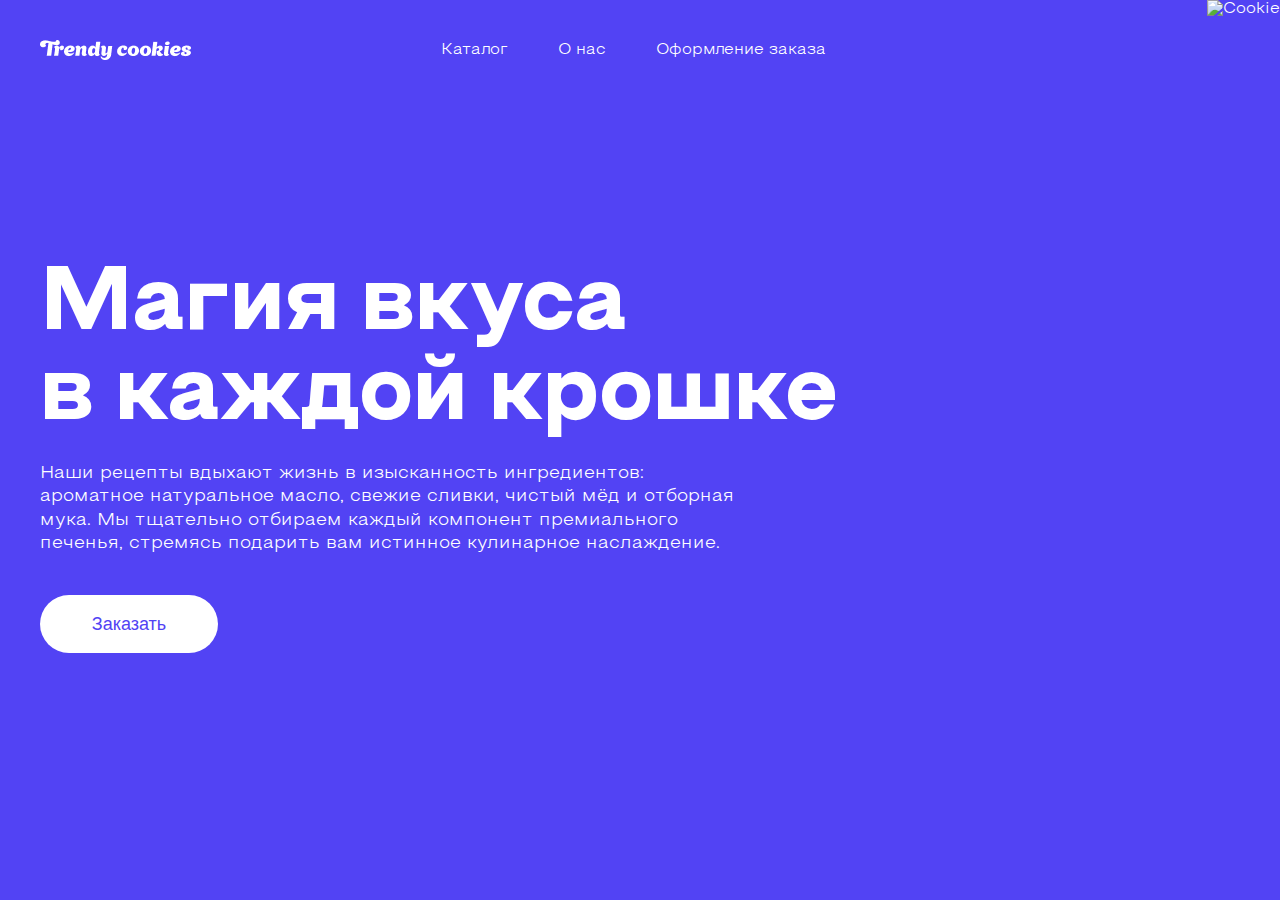
==== cookies-landing/index.html @ 244a59c9 "#add files" ====
<!DOCTYPE html>
<html lang="en">
<head>
    <meta charset="UTF-8">
    <meta name="viewport" content="width=device-width, initial-scale=1.0">
    <title>Cookies</title>
    <link rel="stylesheet" href="style/main.css">
</head>
<body>
    <header class="header">
        <div class="container">
            <div class="logo">
                <img src="images/logo.png" alt="logo">
            </div>
            <nav class="menu">
                <ul class="menu-list">
                    <li class="menu-item">
                        <a href="">Каталог</a>
                    </li>
                    <li class="menu-item">
                        <a href="">О нас</a>
                    </li>
                    <li class="menu-item">
                        <a href="">Оформление заказа</a>
                    </li>
                </ul>
            </nav>
        </div>
    </header>

    <section class="main-content">
        <div class="container">
            <div class="main-info">
                <h1 class="main-title">Магия вкуса в каждой крошке</h1>
                <p class="main-text">
                    Наши рецепты вдыхают жизнь в изысканность ингредиентов: ароматное натуральное масло, свежие сливки, чистый мёд и отборная мука. Мы тщательно отбираем каждый компонент премиального печенья, стремясь подарить вам истинное кулинарное наслаждение.
                </p>
                <div class="main-action">
                    <button class="button">Заказать</button>
                </div>
            </div>
            <img class="main-image" src="/images/cookie.png" alt="Cookie">
        </div>
    </section>

</body>
</html>
---- cookies-landing/style/main.css ----
* {
    margin: 0;
    padding: 0;
    box-sizing: border-box;
}

@font-face {
    font-family: 'Steppe-Book';
    src: url(../fonts/Steppe-Book.ttf);
}

@font-face {
    font-family: 'Steppe-ExtraBold';
    src: url(../fonts/Steppe-ExtraBold.ttf);
}

body {
    background-color: #5243F4;
    font-family: 'Steppe-Book', sans-serif;
    color: #fff;
}

.container {
    max-width: 1200px;
    margin: 0 auto;
}

.button {
    background-color: #fff;
    border-radius: 60px;
    padding: 18px;
    text-align: center;
    width: 178px;
    height: 58px;
    font-size: 18px;
    color: #5243F4;
    border: 0;
    outline: none;
    cursor: pointer;
}

.button:hover {
    background-color: #b9b9b9;
}

.header {
    padding: 40px 0;
}

.header .container {
    display: flex;
    align-items: center;
}

.logo img {
    vertical-align: bottom;
}

.menu {
    margin-left: 250px;
}

.menu-list {
    display: flex;
    gap: 50px;
    list-style: none;
}

.menu-item a {
    font-size: 16px;
    line-height: 130%;
    color: #fff;
    text-decoration: none;
    cursor: pointer;
}

.menu-item a:hover {
    border-bottom: #fff 2px solid;
}

.main-content {
    padding: 161px 0 200px 0;
}

.main-info {
    max-width: 811px;
}

.main-title {
    font-size: 90px;
    font-family: 'Steppe-ExtraBold', sans-serif;
    line-height: 100%;
    margin-bottom: 20px;
}

.main-text {
    max-width: 697px;
    font-size: 18px;
    line-height: 130%;
    margin-bottom: 40px;
}

.main-image {
    position: absolute;
    top: 0;
    right: 0;
    z-index: -1;
}
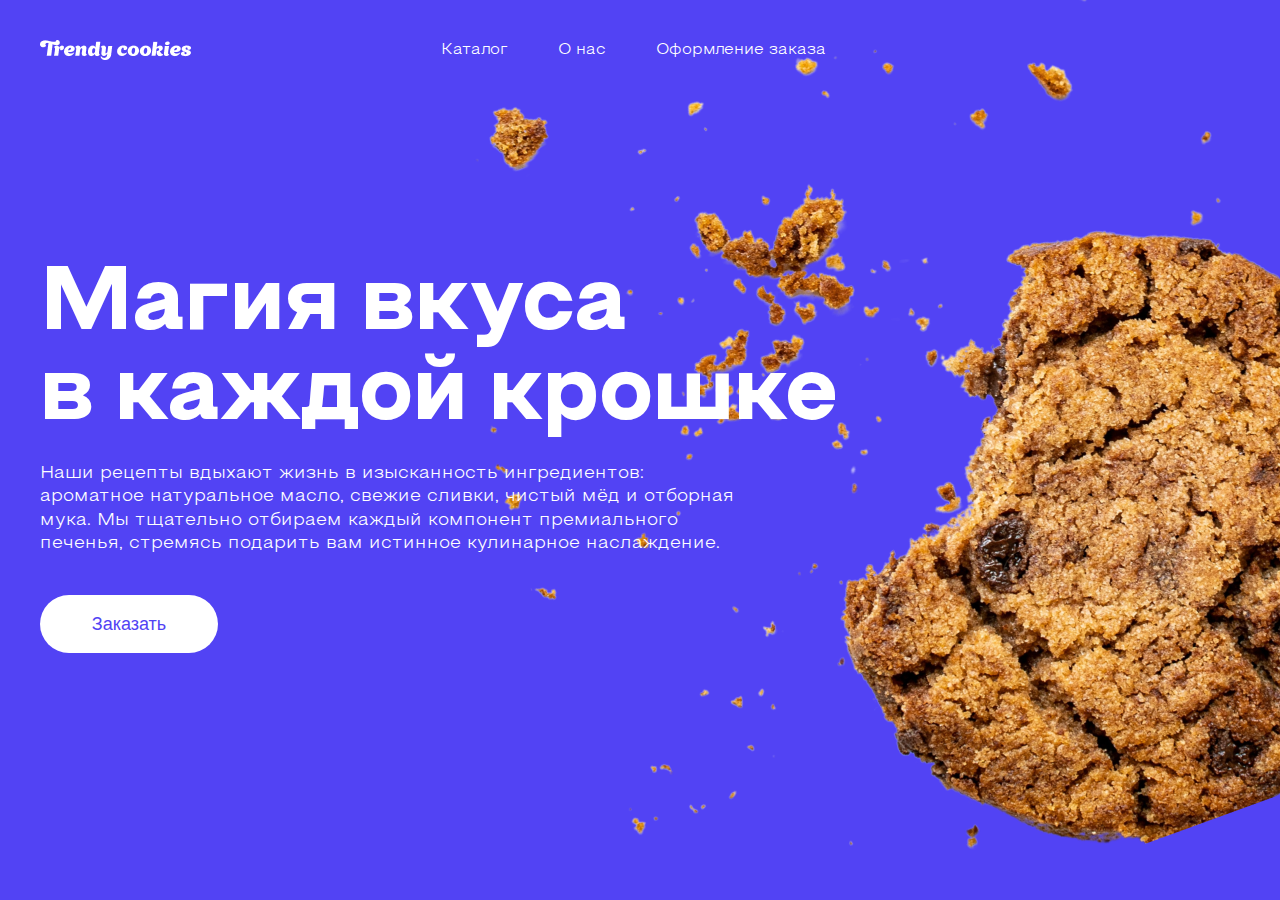
==== commit 1eb1659b: "# fix index.html" ====
--- a/cookies-landing/index.html
+++ b/cookies-landing/index.html
@@ -39,9 +39,9 @@
                     <button class="button">Заказать</button>
                 </div>
             </div>
-            <img class="main-image" src="/images/cookie.png" alt="Cookie">
+            <img class="main-image" src="images/cookie.png" alt="Cookie">
         </div>
     </section>
 
 </body>
-</html>+</html>
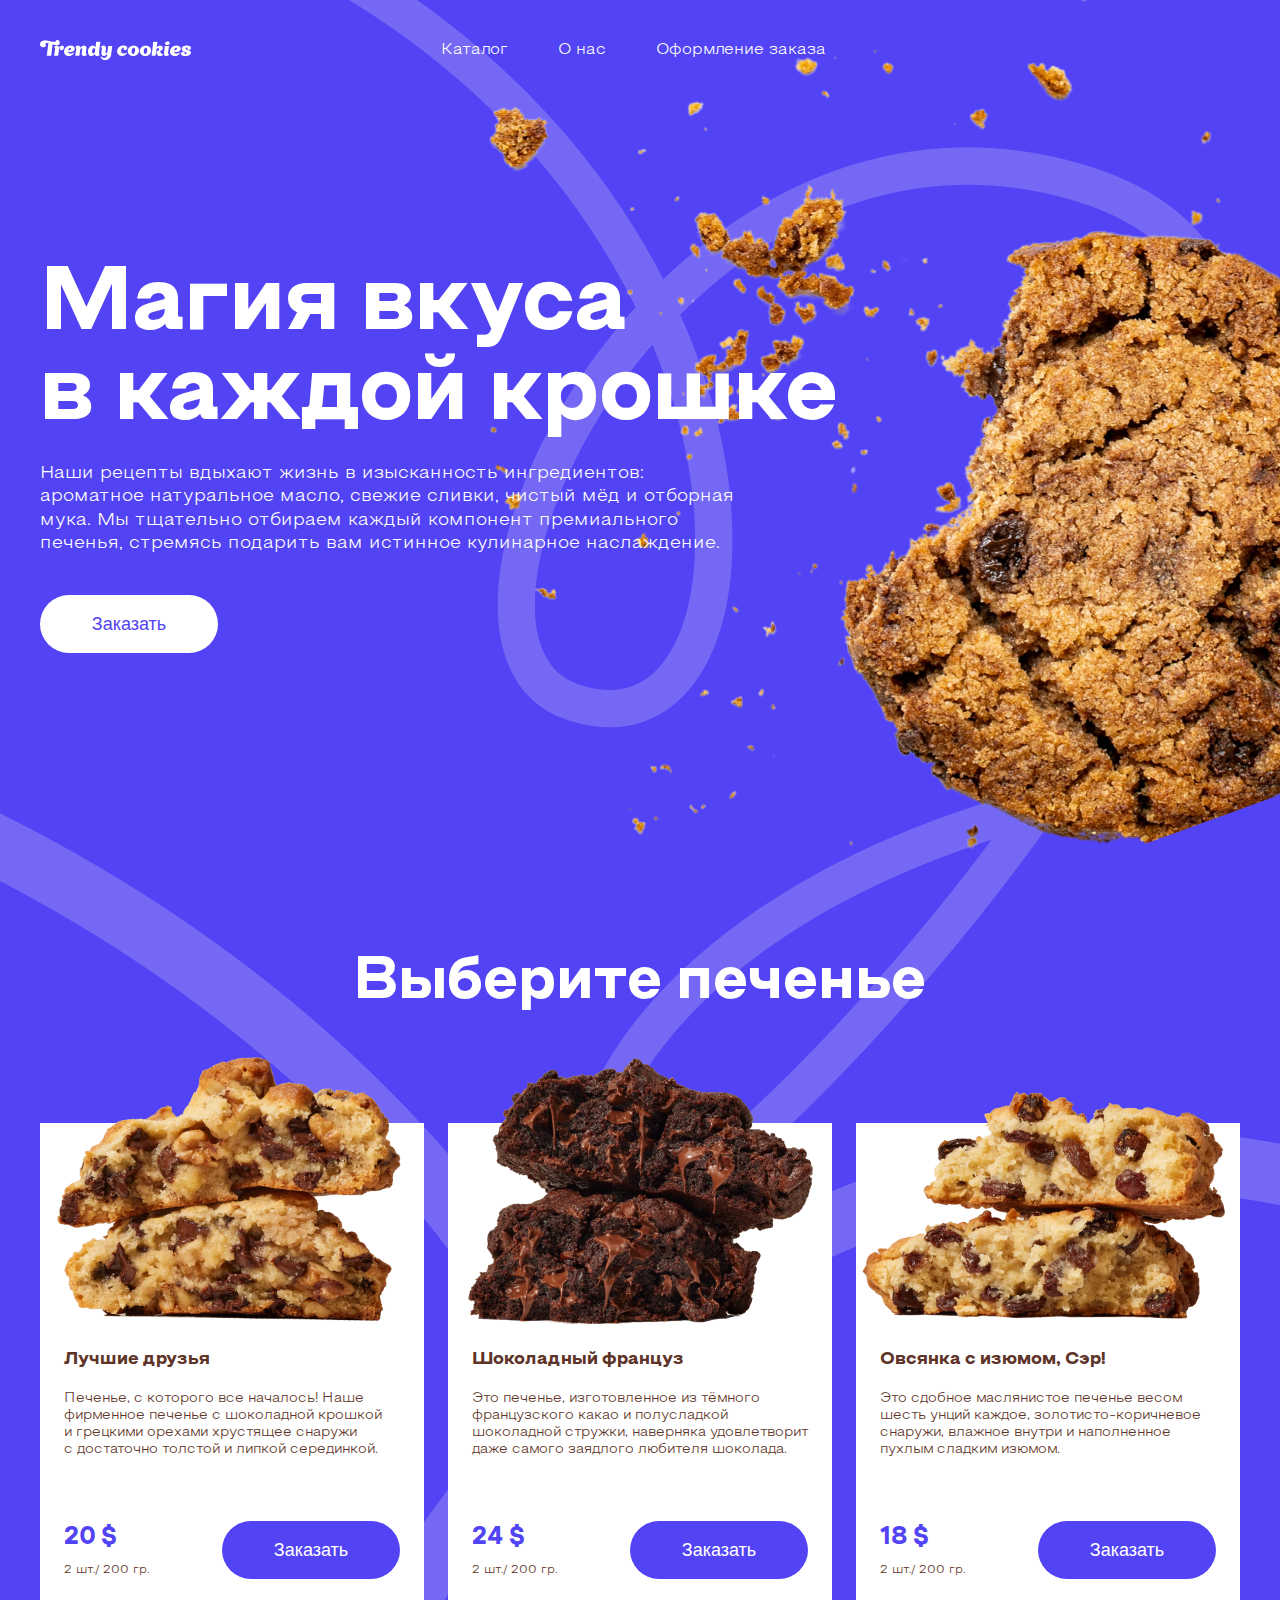
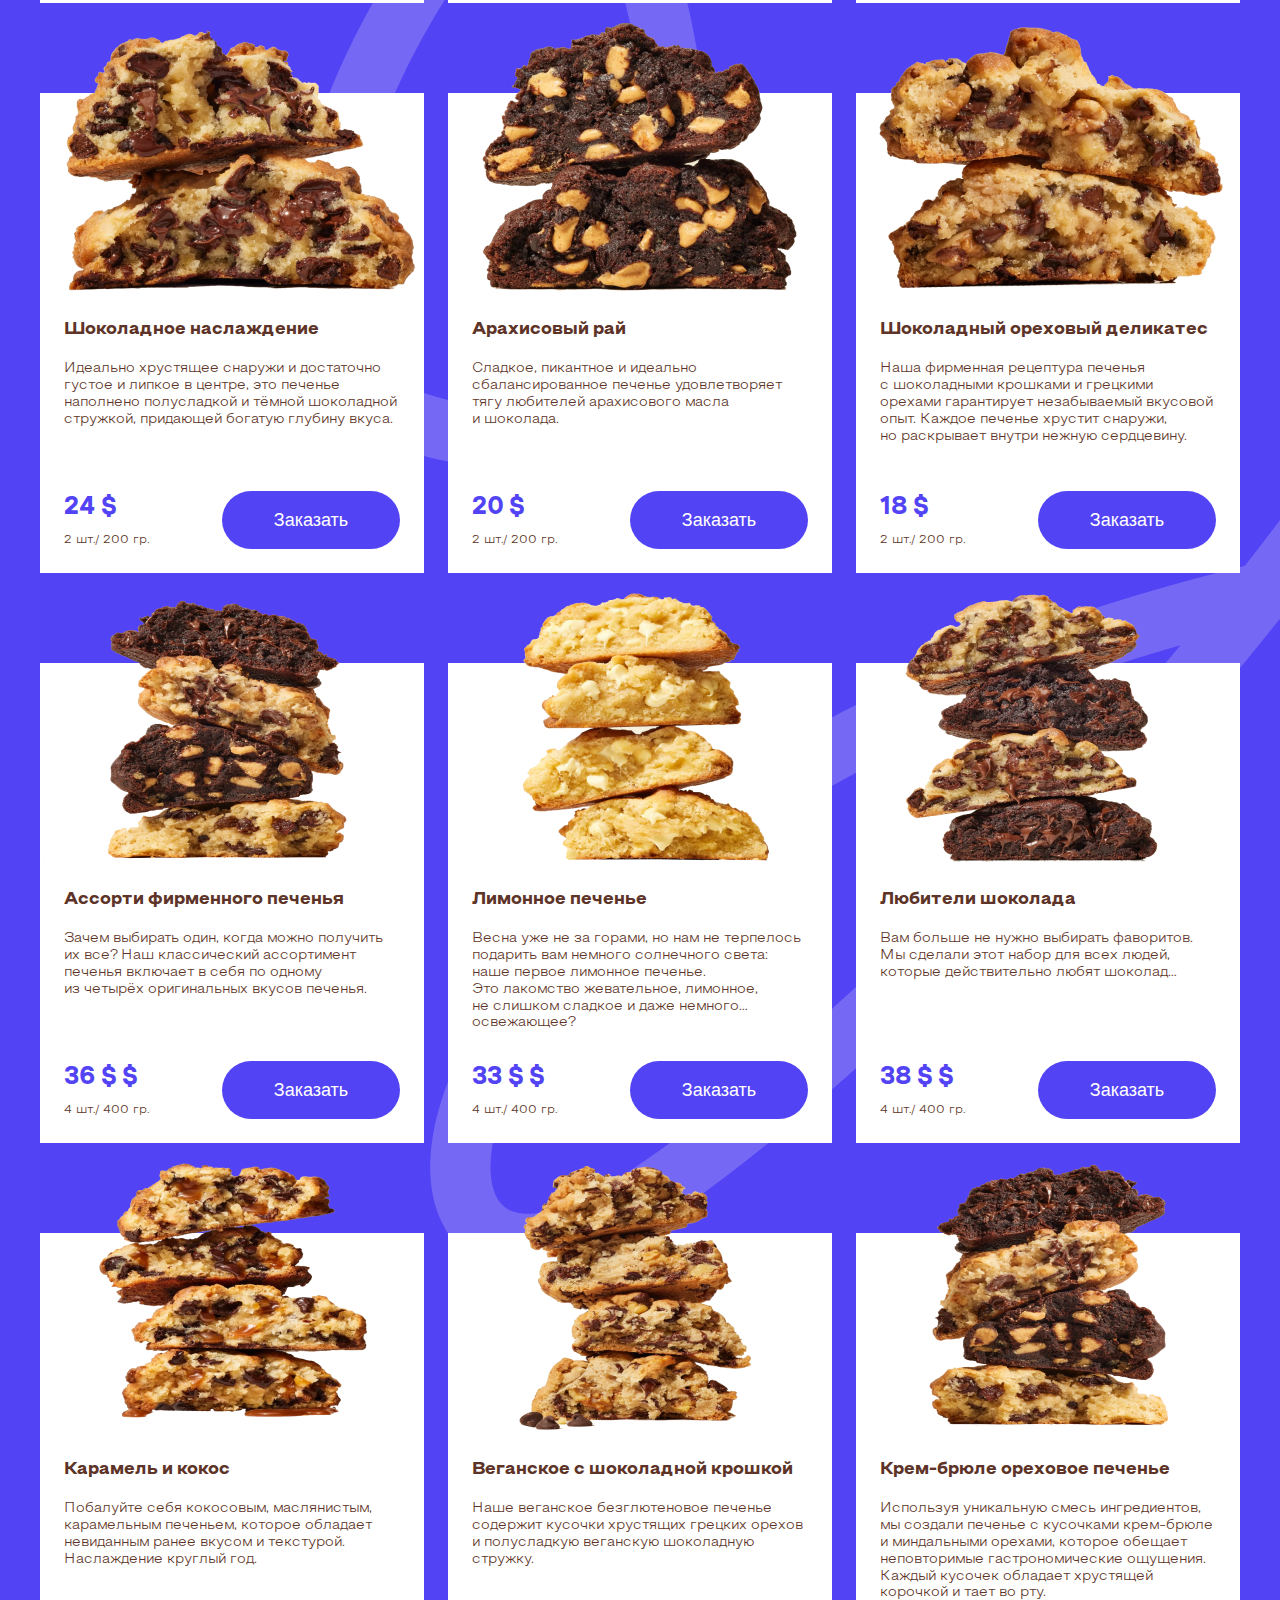
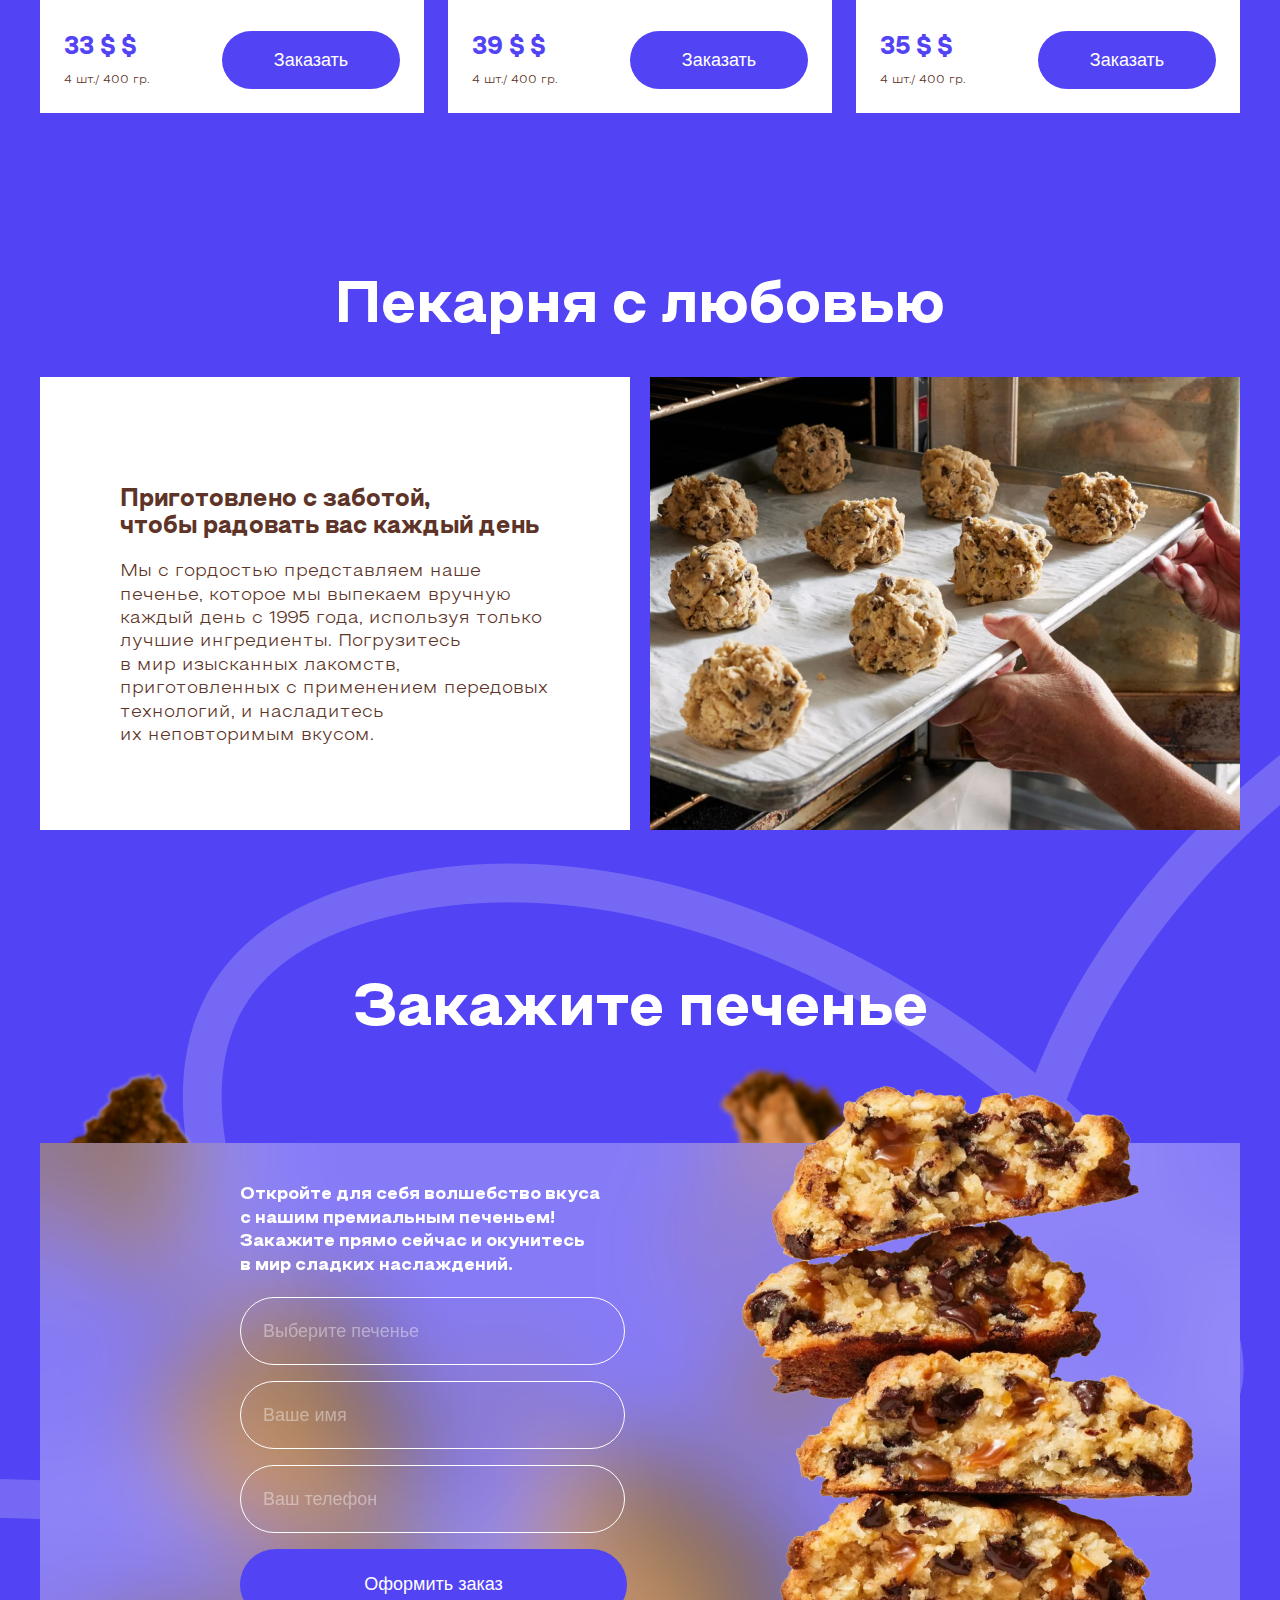
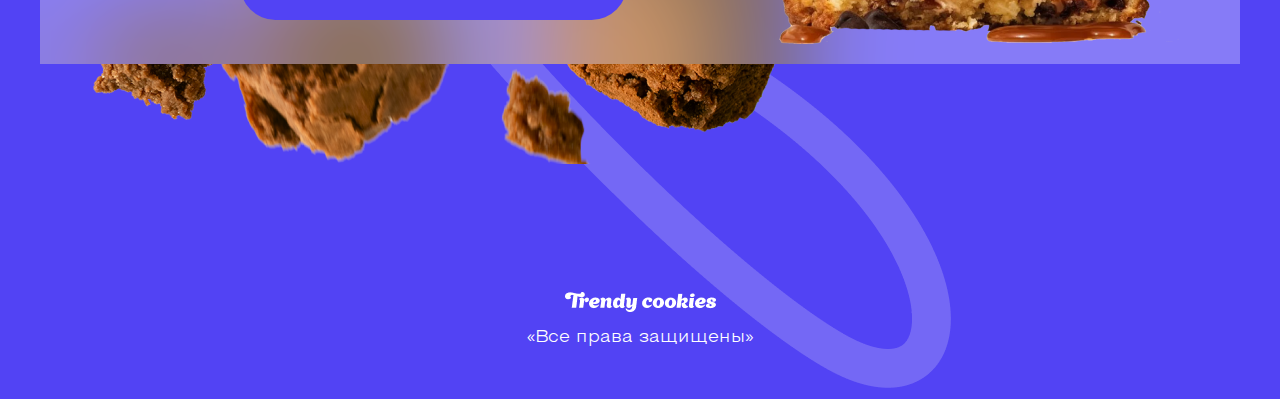
==== commit 65fabd93: "#add product, images, footer" ====
--- a/cookies-landing/index.html
+++ b/cookies-landing/index.html
@@ -1,5 +1,6 @@
 <!DOCTYPE html>
 <html lang="en">
+
 <head>
     <meta charset="UTF-8">
     <meta name="viewport" content="width=device-width, initial-scale=1.0">
@@ -7,41 +8,324 @@
     <link rel="stylesheet" href="style/main.css">
 </head>
 <body>
-    <header class="header">
-        <div class="container">
+    <div class="wrapper">
+        <header class="header">
+            <div class="container">
+                <div class="logo">
+                    <img src="images/logo.png" alt="logo">
+                </div>
+                <nav class="menu">
+                    <ul class="menu-list">
+                        <li class="menu-item">
+                            <a href="">Каталог</a>
+                        </li>
+                        <li class="menu-item">
+                            <a href="">О нас</a>
+                        </li>
+                        <li class="menu-item">
+                            <a href="">Оформление заказа</a>
+                        </li>
+                    </ul>
+                </nav>
+            </div>
+        </header>
+        <section class="main-content">
+            <div class="container">
+                <img class="line1" src="images/line1.png" alt="line">
+                <div class="main-info">
+                    <h1 class="main-title">Магия вкуса в каждой крошке</h1>
+                    <p class="main-text">
+                        Наши рецепты вдыхают жизнь в изысканность ингредиентов: ароматное натуральное масло, свежие
+                        сливки,
+                        чистый мёд и отборная мука. Мы тщательно отбираем каждый компонент премиального печенья,
+                        стремясь
+                        подарить вам истинное кулинарное наслаждение.
+                    </p>
+                    <div class="main-action">
+                        <button class="button">Заказать</button>
+                    </div>
+                </div>
+                <img class="main-image" src="images/cookie.png" alt="Cookie">
+            </div>
+        </section>
+        <section class="catalog">
+            <div class="container">
+                <img class="line2" src="images/line2.png" alt="line2">
+                <div class="common-title">Выберите печенье</div>
+                <div class="catalog-items">
+                    <div class="catalog-item">
+                        <div class="catalog-item-image">
+                            <img src="images/1.png" alt="Product">
+                        </div>
+                        <div class="catalog-item-detals">
+                            <div class="catalog-item-title">Лучшие друзья</div>
+                            <div class="catalog-item-text">
+                                Печенье, с которого все началось! Наше фирменное печенье с шоколадной крошкой и грецкими
+                                орехами хрустящее снаружи с достаточно толстой и липкой серединкой.
+                            </div>
+                            <div class="catalog-item-extra">
+                                <div class="catalog-item-info">
+                                    <div class="catalog-item-price">20 $</div>
+                                    <div class="catalog-item-weight">2 шт./ 200 гр.</div>
+                                </div>
+                                <button class="button violet-button">Заказать</button>
+                            </div>
+                        </div>
+                    </div>
+                    <div class="catalog-item">
+                        <div class="catalog-item-image">
+                            <img src="images/2.png" alt="Product">
+                        </div>
+                        <div class="catalog-item-detals">
+                            <div class="catalog-item-title">Шоколадный француз</div>
+                            <div class="catalog-item-text">
+                                Это печенье, изготовленное из тёмного французского какао и полусладкой шоколадной
+                                стружки,
+                                наверняка удовлетворит даже самого заядлого любителя шоколада.
+                            </div>
+                            <div class="catalog-item-extra">
+                                <div class="catalog-item-info">
+                                    <div class="catalog-item-price">24 $</div>
+                                    <div class="catalog-item-weight">2 шт./ 200 гр.</div>
+                                </div>
+                                <button class="button violet-button">Заказать</button>
+                            </div>
+                        </div>
+                    </div>
+                    <div class="catalog-item">
+                        <div class="catalog-item-image">
+                            <img src="images/3.png" alt="Product">
+                        </div>
+                        <div class="catalog-item-detals">
+                            <div class="catalog-item-title">Овсянка с изюмом, Сэр!</div>
+                            <div class="catalog-item-text">
+                                Это сдобное маслянистое печенье весом шесть унций каждое, золотисто-коричневое снаружи,
+                                влажное внутри и наполненное пухлым сладким изюмом.
+                            </div>
+                            <div class="catalog-item-extra">
+                                <div class="catalog-item-info">
+                                    <div class="catalog-item-price">18 $</div>
+                                    <div class="catalog-item-weight">2 шт./ 200 гр.</div>
+                                </div>
+                                <button class="button violet-button">Заказать</button>
+                            </div>
+                        </div>
+                    </div>
+                    <div class="catalog-item">
+                        <div class="catalog-item-image">
+                            <img src="images/4.png" alt="Product">
+                        </div>
+                        <div class="catalog-item-detals">
+                            <div class="catalog-item-title">Шоколадное наслаждение</div>
+                            <div class="catalog-item-text">
+                                Идеально хрустящее снаружи и достаточно густое и липкое в центре, это печенье наполнено
+                                полусладкой и тёмной шоколадной стружкой, придающей богатую глубину вкуса.
+                            </div>
+                            <div class="catalog-item-extra">
+                                <div class="catalog-item-info">
+                                    <div class="catalog-item-price">24 $</div>
+                                    <div class="catalog-item-weight">2 шт./ 200 гр.</div>
+                                </div>
+                                <button class="button violet-button">Заказать</button>
+                            </div>
+                        </div>
+                    </div>
+                    <div class="catalog-item">
+                        <div class="catalog-item-image">
+                            <img src="images/5.png" alt="Product">
+                        </div>
+                        <div class="catalog-item-detals">
+                            <div class="catalog-item-title">Арахисовый рай</div>
+                            <div class="catalog-item-text">
+                                Сладкое, пикантное и идеально сбалансированное печенье удовлетворяет тягу любителей
+                                арахисового масла и шоколада.
+                            </div>
+                            <div class="catalog-item-extra">
+                                <div class="catalog-item-info">
+                                    <div class="catalog-item-price">20 $</div>
+                                    <div class="catalog-item-weight">2 шт./ 200 гр.</div>
+                                </div>
+                                <button class="button violet-button">Заказать</button>
+                            </div>
+                        </div>
+                    </div>
+                    <div class="catalog-item">
+                        <div class="catalog-item-image">
+                            <img src="images/6.png" alt="Product">
+                        </div>
+                        <div class="catalog-item-detals">
+                            <div class="catalog-item-title">Шоколадный ореховый деликатес</div>
+                            <div class="catalog-item-text">
+                                Наша фирменная рецептура печенья с шоколадными крошками и грецкими орехами гарантирует
+                                незабываемый вкусовой опыт. Каждое печенье хрустит снаружи, но раскрывает внутри нежную
+                                сердцевину.
+                            </div>
+                            <div class="catalog-item-extra">
+                                <div class="catalog-item-info">
+                                    <div class="catalog-item-price">18 $</div>
+                                    <div class="catalog-item-weight">2 шт./ 200 гр.</div>
+                                </div>
+                                <button class="button violet-button">Заказать</button>
+                            </div>
+                        </div>
+                    </div>
+                    <div class="catalog-item">
+                        <div class="catalog-item-image">
+                            <img src="images/7.png" alt="Product">
+                        </div>
+                        <div class="catalog-item-detals">
+                            <div class="catalog-item-title">Ассорти фирменного печенья</div>
+                            <div class="catalog-item-text">
+                                Зачем выбирать один, когда можно получить их все? Наш классический ассортимент печенья включает в себя по одному из четырёх оригинальных вкусов печенья.
+                            </div>
+                            <div class="catalog-item-extra">
+                                <div class="catalog-item-info">
+                                    <div class="catalog-item-price">36 $ $</div>
+                                    <div class="catalog-item-weight">4 шт./ 400 гр.</div>
+                                </div>
+                                <button class="button violet-button">Заказать</button>
+                            </div>
+                        </div>
+                    </div>
+                    <div class="catalog-item">
+                        <div class="catalog-item-image">
+                            <img src="images/8.png" alt="Product">
+                        </div>
+                        <div class="catalog-item-detals">
+                            <div class="catalog-item-title">Лимонное печенье</div>
+                            <div class="catalog-item-text">
+                                Весна уже не за горами, но нам не терпелось подарить вам немного солнечного света: наше первое лимонное печенье. Это лакомство жевательное, лимонное, не слишком сладкое и даже немного… освежающее?                            </div>
+                            <div class="catalog-item-extra">
+                                <div class="catalog-item-info">
+                                    <div class="catalog-item-price">33 $ $</div>
+                                    <div class="catalog-item-weight">4 шт./ 400 гр.</div>
+                                </div>
+                                <button class="button violet-button">Заказать</button>
+                            </div>
+                        </div>
+                    </div>
+                    <div class="catalog-item">
+                        <div class="catalog-item-image">
+                            <img src="images/9.png" alt="Product">
+                        </div>
+                        <div class="catalog-item-detals">
+                            <div class="catalog-item-title">Любители шоколада</div>
+                            <div class="catalog-item-text">
+                                Вам больше не нужно выбирать фаворитов. Мы сделали этот набор для всех людей, которые действительно любят шоколад…                            </div>
+                            <div class="catalog-item-extra">
+                                <div class="catalog-item-info">
+                                    <div class="catalog-item-price">38 $ $</div>
+                                    <div class="catalog-item-weight">4 шт./ 400 гр.</div>
+                                </div>
+                                <button class="button violet-button">Заказать</button>
+                            </div>
+                        </div>
+                    </div>
+                    <div class="catalog-item">
+                        <div class="catalog-item-image">
+                            <img src="images/10.png" alt="Product">
+                        </div>
+                        <div class="catalog-item-detals">
+                            <div class="catalog-item-title">Карамель и кокос</div>
+                            <div class="catalog-item-text">
+                                Побалуйте себя кокосовым, маслянистым, карамельным печеньем, которое обладает невиданным ранее вкусом и текстурой. Наслаждение круглый год.                            </div>
+                            <div class="catalog-item-extra">
+                                <div class="catalog-item-info">
+                                    <div class="catalog-item-price">33 $ $</div>
+                                    <div class="catalog-item-weight">4 шт./ 400 гр.</div>
+                                </div>
+                                <button class="button violet-button">Заказать</button>
+                            </div>
+                        </div>
+                    </div>
+                    <div class="catalog-item">
+                        <div class="catalog-item-image">
+                            <img src="images/11.png" alt="Product">
+                        </div>
+                        <div class="catalog-item-detals">
+                            <div class="catalog-item-title">Веганское с шоколадной крошкой</div>
+                            <div class="catalog-item-text">
+                                Наше веганское безглютеновое печенье содержит кусочки хрустящих грецких орехов и полусладкую веганскую шоколадную стружку.                            </div>
+                            <div class="catalog-item-extra">
+                                <div class="catalog-item-info">
+                                    <div class="catalog-item-price">39 $ $</div>
+                                    <div class="catalog-item-weight">4 шт./ 400 гр.</div>
+                                </div>
+                                <button class="button violet-button">Заказать</button>
+                            </div>
+                        </div>
+                    </div>
+                    <div class="catalog-item">
+                        <div class="catalog-item-image">
+                            <img src="images/12.png" alt="Product">
+                        </div>
+                        <div class="catalog-item-detals">
+                            <div class="catalog-item-title">Крем-брюле ореховое печенье</div>
+                            <div class="catalog-item-text">
+                                Используя уникальную смесь ингредиентов, мы создали печенье с кусочками крем-брюле и миндальными орехами, которое обещает неповторимые гастрономические ощущения. Каждый кусочек обладает хрустящей корочкой и тает во рту.                            </div>
+                            <div class="catalog-item-extra">
+                                <div class="catalog-item-info">
+                                    <div class="catalog-item-price">35 $ $</div>
+                                    <div class="catalog-item-weight">4 шт./ 400 гр.</div>
+                                </div>
+                                <button class="button violet-button">Заказать</button>
+                            </div>
+                        </div>
+                    </div>
+                </div>
+            </div>
+        </section>
+        <section class="love">
+            <div class="container">
+                <div class="common-title">Пекарня с любовью</div>
+                <div class="love-items">
+                    <div class="love-item love-item-white">
+                        <div class="love-item-title">
+                            Приготовлено с заботой, чтобы радовать вас каждый день
+                        </div>
+                        <div class="love-item-text">
+                            Мы с гордостью представляем наше печенье, которое мы выпекаем вручную каждый день
+                            с 1995 года,
+                            используя только лучшие ингредиенты. Погрузитесь в мир изысканных лакомств, приготовленных
+                            с применением передовых технологий, и насладитесь их неповторимым вкусом.
+                        </div>
+                    </div>
+                    <div class="love-item love-item-image">
+                        <img src="images/love.png" alt="Cookies">
+                    </div>
+                </div>
+            </div>
+        </section>
+        <section class="order">
+            <img class="line3" src="images/line3.png" alt="line3">
+            <div class="container">
+                <div class="common-title">Закажите печенье</div>
+                <img class="order-bg-image" src="images/breadcrumbs.png" alt="Crumbs">
+                <div class="order-block">
+                    <div class="order-form">
+                        <div class="order-form-text">
+                            Откройте для себя волшебство вкуса с нашим премиальным печеньем! Закажите прямо сейчас
+                            и окунитесь в мир сладких наслаждений.
+                        </div>
+                        <div class="order-form-inputs">
+                            <input type="text" placeholder="Выберите печенье">
+                            <input type="text" placeholder="Ваше имя">
+                            <input type="text" placeholder="Ваш телефон">
+                            <button class="button violet-button">Оформить заказ</button>
+                        </div>
+                    </div>
+                    <div class="order-form-image">
+                        <img class="order-image" src="images/order.png" alt="Cookies">
+                    </div>
+                </div>
+            </div>
+        </section>
+        <footer class="footer">
             <div class="logo">
                 <img src="images/logo.png" alt="logo">
             </div>
-            <nav class="menu">
-                <ul class="menu-list">
-                    <li class="menu-item">
-                        <a href="">Каталог</a>
-                    </li>
-                    <li class="menu-item">
-                        <a href="">О нас</a>
-                    </li>
-                    <li class="menu-item">
-                        <a href="">Оформление заказа</a>
-                    </li>
-                </ul>
-            </nav>
-        </div>
-    </header>
-
-    <section class="main-content">
-        <div class="container">
-            <div class="main-info">
-                <h1 class="main-title">Магия вкуса в каждой крошке</h1>
-                <p class="main-text">
-                    Наши рецепты вдыхают жизнь в изысканность ингредиентов: ароматное натуральное масло, свежие сливки, чистый мёд и отборная мука. Мы тщательно отбираем каждый компонент премиального печенья, стремясь подарить вам истинное кулинарное наслаждение.
-                </p>
-                <div class="main-action">
-                    <button class="button">Заказать</button>
-                </div>
-            </div>
-            <img class="main-image" src="images/cookie.png" alt="Cookie">
-        </div>
-    </section>
-
+            <div class="rights">«Все права защищены»</div>
+        </footer>
+    </div>
 </body>
-</html>
+</html>--- a/cookies-landing/style/main.css
+++ b/cookies-landing/style/main.css
@@ -39,8 +39,29 @@
     cursor: pointer;
 }
 
+.violet-button {
+    background-color: #5243F4;
+    color: #fff;
+}
+
 .button:hover {
     background-color: #b9b9b9;
+}
+
+.button.violet-button:hover {
+    background-color: #352c9d;
+}
+
+.common-title {
+    font-family: 'Steppe-ExtraBold', sans-serif;
+    font-size: 60px;
+    line-height: 100%;
+    text-align: center;
+}
+
+.wrapper {
+    position: relative;
+    overflow: hidden;
 }
 
 .header {
@@ -105,4 +126,206 @@
     top: 0;
     right: 0;
     z-index: -1;
+}
+
+.catalog {
+    padding: 100px 0;
+    position: relative;
+}
+
+.catalog-items {
+    display: grid;
+    grid-template-columns: repeat(3, 384px);
+    gap: 90px 24px;
+    margin-top: 110px;
+}
+
+.catalog-item {
+    color: #5D3427;
+    background-color: #fff;
+}
+
+.catalog-item-image {
+    height: 202px;
+    text-align: center;
+}
+
+.catalog-item-image img {
+    position: relative;
+    height: 272px;
+    top: -70px;
+    max-width: 100%;
+}
+
+.catalog-item-detals {
+    padding: 24px;
+}
+
+.catalog-item-title {
+    font-family: 'Steppe-ExtraBold', sans-serif;
+    font-size: 18px;
+    margin-bottom: 20px;
+}
+
+.catalog-item-text {
+    font-size: 14px;
+    line-height: 120%;
+    margin-bottom: 20px;
+    height: 110px;
+}
+
+.catalog-item-extra {
+    display: flex;
+    justify-content: space-between;
+    align-items: center;
+}
+
+.catalog-item-price {
+    font-family: 'Steppe-ExtraBold', sans-serif;
+    font-size: 24px;
+    color: #5243F4;
+    margin-bottom: 10px;
+}
+
+.catalog-item-weight {
+    font-size: 12px;
+}
+
+.love {
+    padding: 64px 0 150px 0;
+}
+
+.love-items {
+    margin-top: 40px;
+    display: flex;
+    gap: 20px;
+}
+
+.love-item {
+    width: 590px;
+    height: 453px;
+}
+
+.love-item-white {
+    background-color: #fff;
+    padding: 110px 80px;
+    color: #5D3427;
+}
+
+.love-item-title {
+    font-family: 'Steppe-ExtraBold', sans-serif;
+    font-size: 24px;
+    line-height: 110%;
+    margin-bottom: 20px;
+}
+
+.love-item-text {
+    font-size: 18px;
+    line-height: 130%;
+}
+
+.order {
+    padding-bottom: 102px;
+    position: relative;
+}
+
+.order .container {
+    position: relative;
+}
+
+.order-block {
+    margin-top: 103px;
+    background-color: rgb(255, 255, 255, 0.3);
+    backdrop-filter: blur(50px);
+    display: flex;
+}
+
+.order-form {
+    margin-left: 200px;
+    max-width: 387px;
+    padding: 40px 0 44px 0;
+}
+
+.order-form-text {
+    font-family: 'Steppe-ExtraBold', sans-serif;
+    font-size: 18px;
+    line-height: 130%;
+}
+
+.order-form-inputs {
+    display: flex;
+    flex-direction: column;
+    margin-top: 20px;
+}
+
+.order-form-inputs input {
+    border: 1px solid #fff;
+    border-radius: 60px;
+    margin-bottom: 16px;
+    padding: 24px 22px;
+    font-size: 18px;
+    width: 385px;
+    height: 68px;
+    background: transparent;
+    outline: none;
+    color: #fff;
+}
+
+::placeholder {
+    color: rgb(255, 255, 255, 0.4);
+}
+
+.order-form-inputs .button.violet-button {
+    width: 387px;
+    height: 71px;
+}
+
+.order-form-image {
+    height: 501px;
+    margin-left: 109px;
+}
+
+.order-image {
+    height: 559px;
+    top: -58px;
+    position: relative;
+}
+
+.order-bg-image {
+    position: absolute;
+    top: 0;
+    right: calc(100% - 810px);
+    z-index: -1;
+}
+
+.footer {
+    padding: 126px 0 50px 0;
+    text-align: center;
+}
+
+.rights {
+    margin-top: 14px;
+    font-size: 18px;
+    line-height: 130%;
+}
+
+.line1 {
+    position: absolute;
+    z-index: -1;
+    top: 0;
+    left: calc(100% - 960px);
+}
+
+.line2 {
+    position: absolute;
+    z-index: -1;
+    top: -40px;
+    left: 0;
+}
+
+.line3 {
+    position: absolute;
+    z-index: -1;
+    top: -920px;
+    left: 0;
 }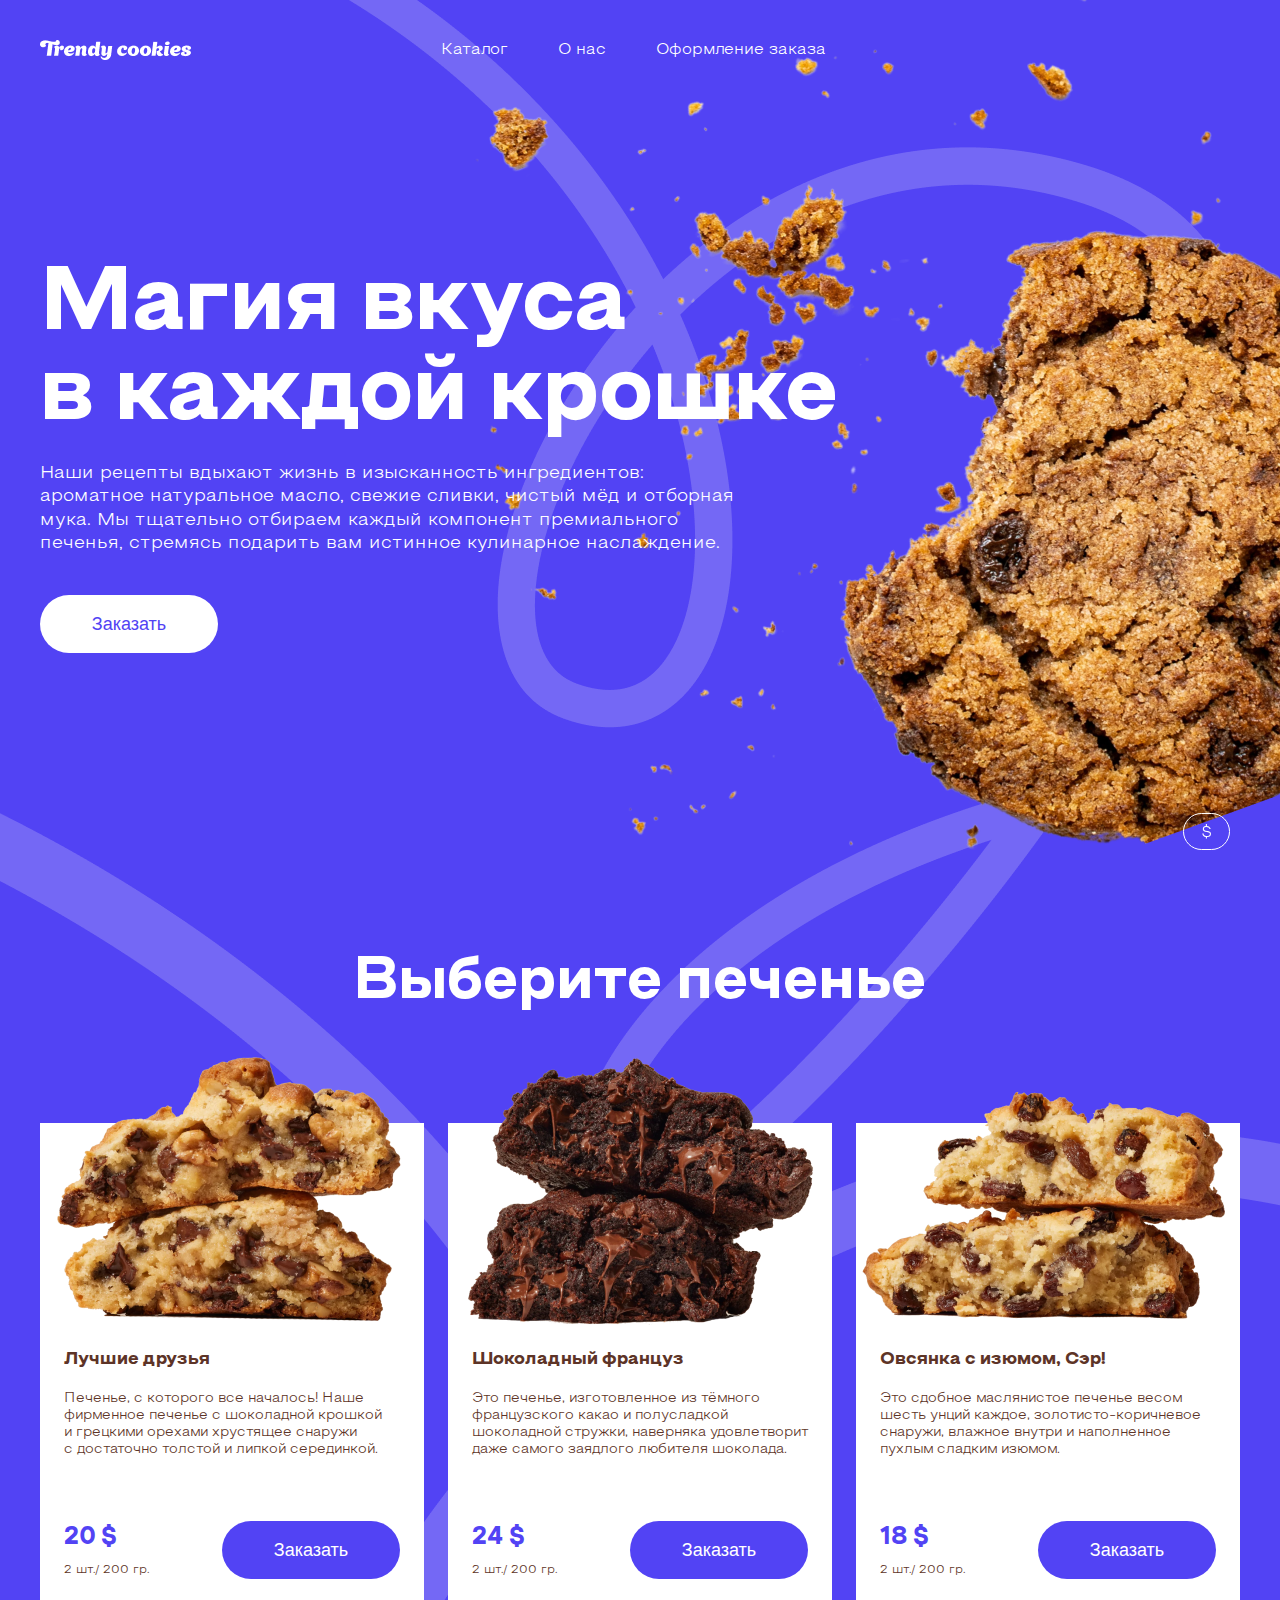
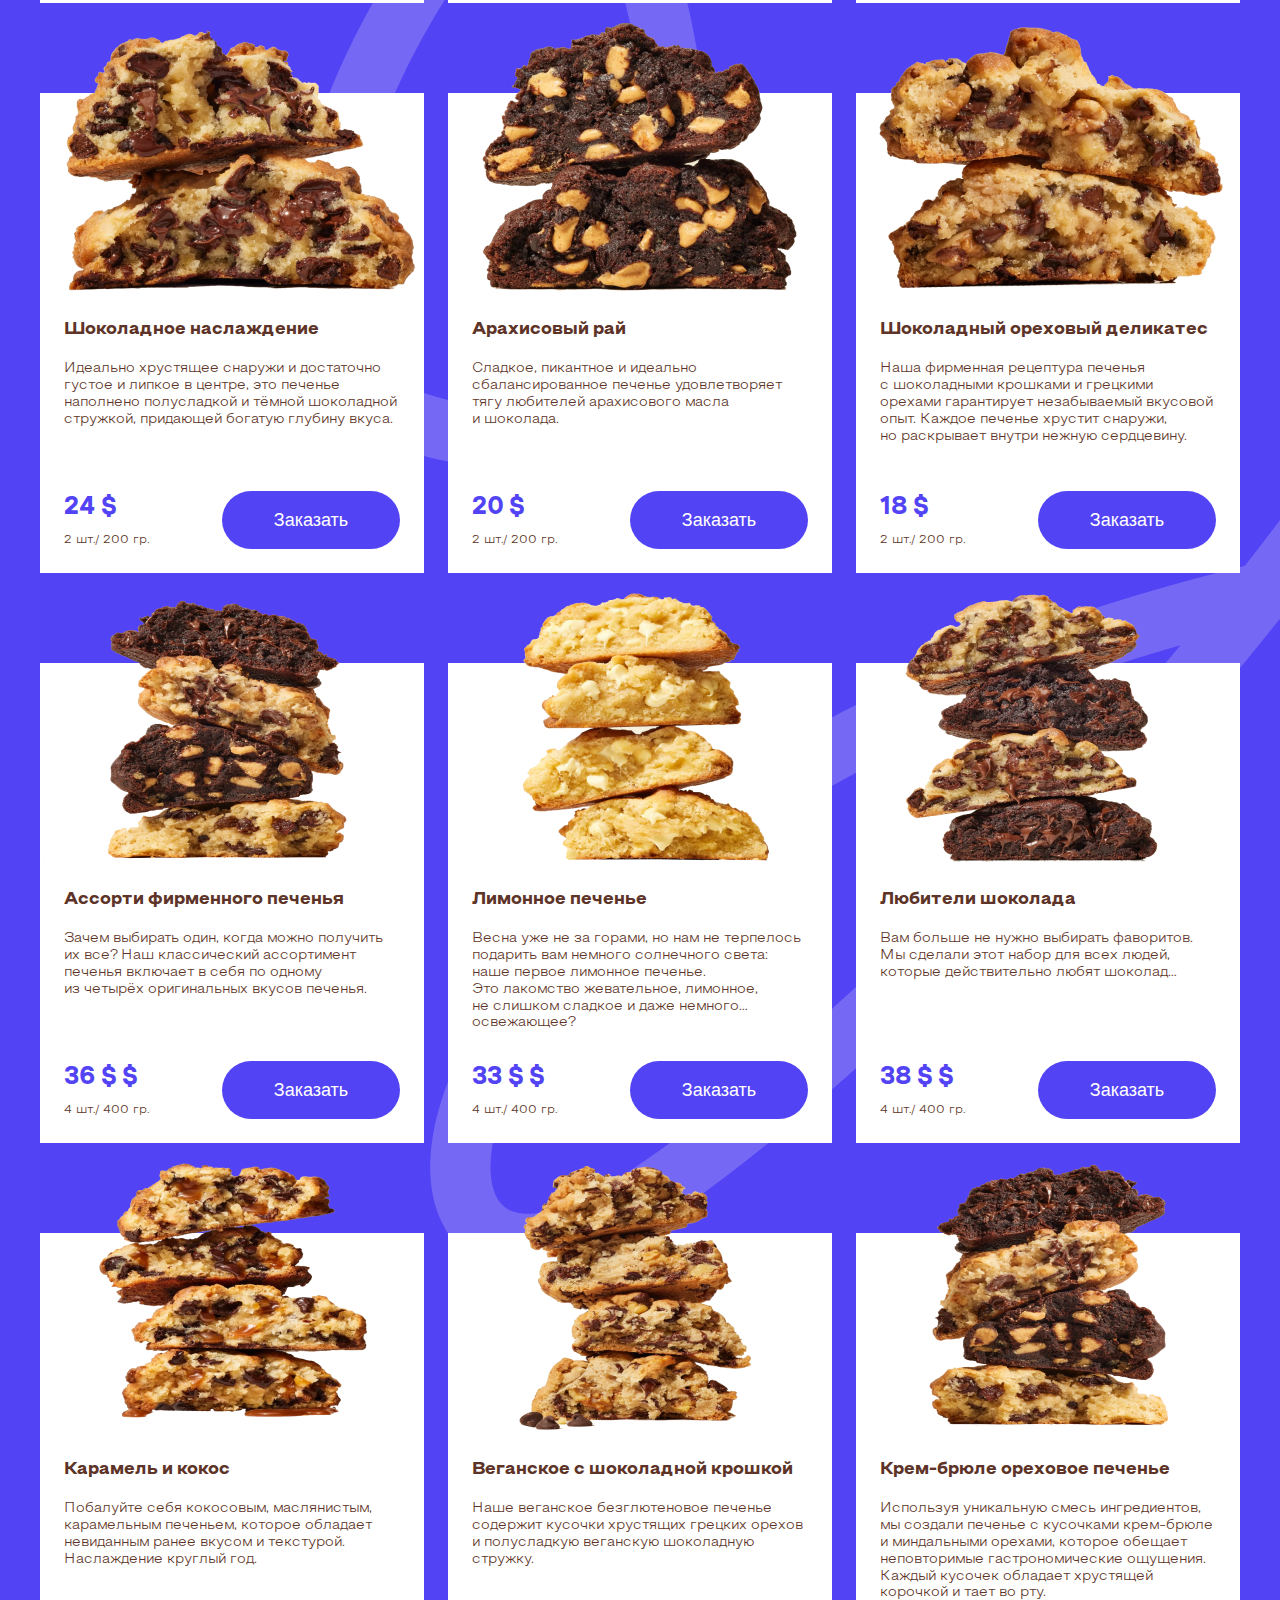
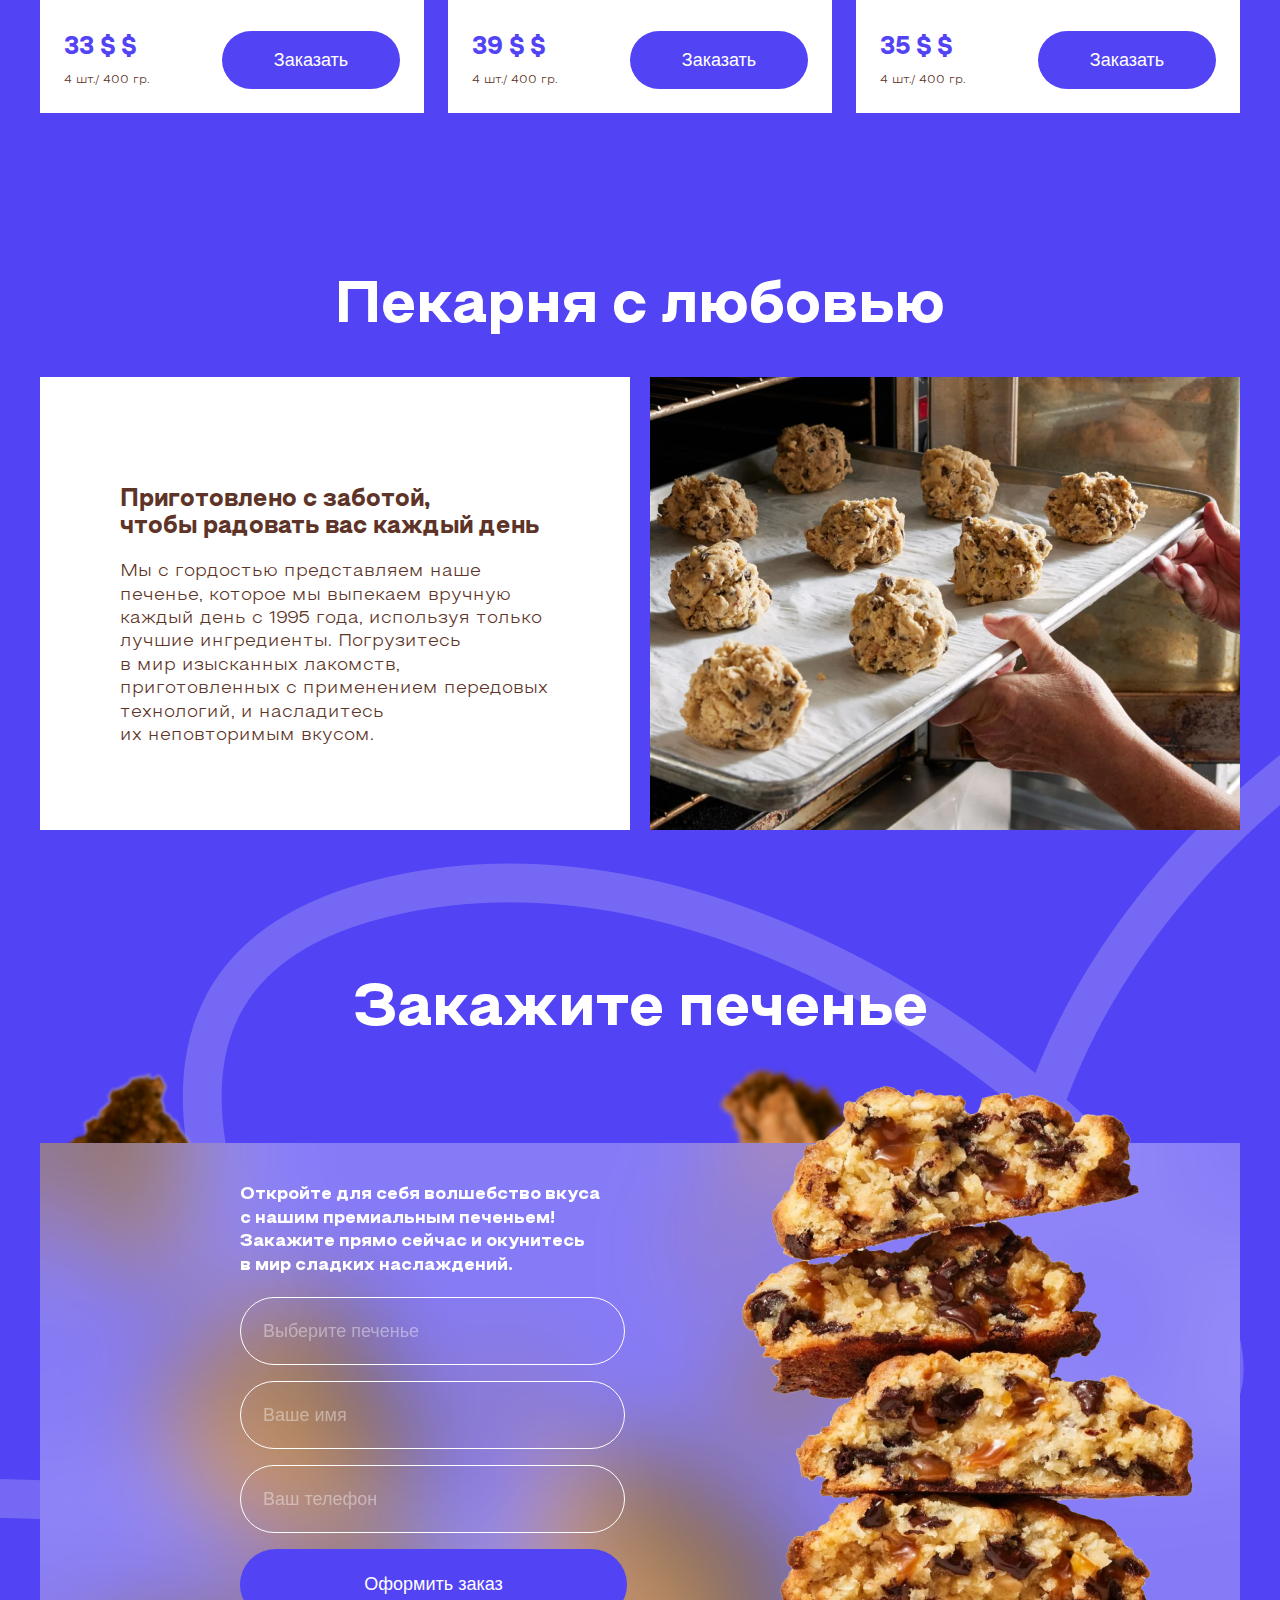
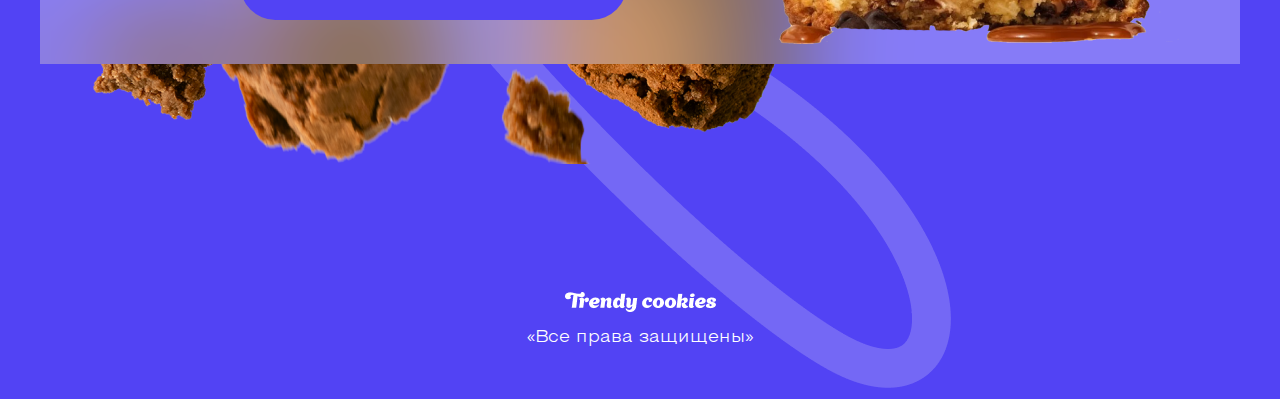
==== commit b031b329: "#update index.html and main.css #add script.js" ====
--- a/cookies-landing/index.html
+++ b/cookies-landing/index.html
@@ -9,6 +9,7 @@
 </head>
 <body>
     <div class="wrapper">
+        <div class="currency" title="Изменить валюту" id="change-currency">$</div>
         <header class="header">
             <div class="container">
                 <div class="logo">
@@ -17,13 +18,13 @@
                 <nav class="menu">
                     <ul class="menu-list">
                         <li class="menu-item">
-                            <a href="">Каталог</a>
+                            <a data-link="catalog">Каталог</a>
                         </li>
                         <li class="menu-item">
-                            <a href="">О нас</a>
+                            <a data-link="love">О нас</a>
                         </li>
                         <li class="menu-item">
-                            <a href="">Оформление заказа</a>
+                            <a data-link="order">Оформление заказа</a>
                         </li>
                     </ul>
                 </nav>
@@ -42,13 +43,13 @@
                         подарить вам истинное кулинарное наслаждение.
                     </p>
                     <div class="main-action">
-                        <button class="button">Заказать</button>
+                        <button class="button" id="main-action-button">Заказать</button>
                     </div>
                 </div>
                 <img class="main-image" src="images/cookie.png" alt="Cookie">
             </div>
         </section>
-        <section class="catalog">
+        <section class="catalog" id="catalog">
             <div class="container">
                 <img class="line2" src="images/line2.png" alt="line2">
                 <div class="common-title">Выберите печенье</div>
@@ -65,7 +66,7 @@
                             </div>
                             <div class="catalog-item-extra">
                                 <div class="catalog-item-info">
-                                    <div class="catalog-item-price">20 $</div>
+                                    <div class="catalog-item-price" data-base-price="20">20 $</div>
                                     <div class="catalog-item-weight">2 шт./ 200 гр.</div>
                                 </div>
                                 <button class="button violet-button">Заказать</button>
@@ -85,7 +86,7 @@
                             </div>
                             <div class="catalog-item-extra">
                                 <div class="catalog-item-info">
-                                    <div class="catalog-item-price">24 $</div>
+                                    <div class="catalog-item-price"data-base-price="24">24 $</div>
                                     <div class="catalog-item-weight">2 шт./ 200 гр.</div>
                                 </div>
                                 <button class="button violet-button">Заказать</button>
@@ -104,7 +105,7 @@
                             </div>
                             <div class="catalog-item-extra">
                                 <div class="catalog-item-info">
-                                    <div class="catalog-item-price">18 $</div>
+                                    <div class="catalog-item-price" data-base-price="18">18 $</div>
                                     <div class="catalog-item-weight">2 шт./ 200 гр.</div>
                                 </div>
                                 <button class="button violet-button">Заказать</button>
@@ -123,7 +124,7 @@
                             </div>
                             <div class="catalog-item-extra">
                                 <div class="catalog-item-info">
-                                    <div class="catalog-item-price">24 $</div>
+                                    <div class="catalog-item-price" data-base-price="24">24 $</div>
                                     <div class="catalog-item-weight">2 шт./ 200 гр.</div>
                                 </div>
                                 <button class="button violet-button">Заказать</button>
@@ -142,7 +143,7 @@
                             </div>
                             <div class="catalog-item-extra">
                                 <div class="catalog-item-info">
-                                    <div class="catalog-item-price">20 $</div>
+                                    <div class="catalog-item-price" data-base-price="20">20 $</div>
                                     <div class="catalog-item-weight">2 шт./ 200 гр.</div>
                                 </div>
                                 <button class="button violet-button">Заказать</button>
@@ -162,7 +163,7 @@
                             </div>
                             <div class="catalog-item-extra">
                                 <div class="catalog-item-info">
-                                    <div class="catalog-item-price">18 $</div>
+                                    <div class="catalog-item-price" data-base-price="18">18 $</div>
                                     <div class="catalog-item-weight">2 шт./ 200 гр.</div>
                                 </div>
                                 <button class="button violet-button">Заказать</button>
@@ -180,7 +181,7 @@
                             </div>
                             <div class="catalog-item-extra">
                                 <div class="catalog-item-info">
-                                    <div class="catalog-item-price">36 $ $</div>
+                                    <div class="catalog-item-price" data-base-price="36">36 $ $</div>
                                     <div class="catalog-item-weight">4 шт./ 400 гр.</div>
                                 </div>
                                 <button class="button violet-button">Заказать</button>
@@ -197,7 +198,7 @@
                                 Весна уже не за горами, но нам не терпелось подарить вам немного солнечного света: наше первое лимонное печенье. Это лакомство жевательное, лимонное, не слишком сладкое и даже немного… освежающее?                            </div>
                             <div class="catalog-item-extra">
                                 <div class="catalog-item-info">
-                                    <div class="catalog-item-price">33 $ $</div>
+                                    <div class="catalog-item-price" data-base-price="33">33 $ $</div>
                                     <div class="catalog-item-weight">4 шт./ 400 гр.</div>
                                 </div>
                                 <button class="button violet-button">Заказать</button>
@@ -214,7 +215,7 @@
                                 Вам больше не нужно выбирать фаворитов. Мы сделали этот набор для всех людей, которые действительно любят шоколад…                            </div>
                             <div class="catalog-item-extra">
                                 <div class="catalog-item-info">
-                                    <div class="catalog-item-price">38 $ $</div>
+                                    <div class="catalog-item-price" data-base-price="38">38 $ $</div>
                                     <div class="catalog-item-weight">4 шт./ 400 гр.</div>
                                 </div>
                                 <button class="button violet-button">Заказать</button>
@@ -231,7 +232,7 @@
                                 Побалуйте себя кокосовым, маслянистым, карамельным печеньем, которое обладает невиданным ранее вкусом и текстурой. Наслаждение круглый год.                            </div>
                             <div class="catalog-item-extra">
                                 <div class="catalog-item-info">
-                                    <div class="catalog-item-price">33 $ $</div>
+                                    <div class="catalog-item-price" data-base-price="33">33 $ $</div>
                                     <div class="catalog-item-weight">4 шт./ 400 гр.</div>
                                 </div>
                                 <button class="button violet-button">Заказать</button>
@@ -248,7 +249,7 @@
                                 Наше веганское безглютеновое печенье содержит кусочки хрустящих грецких орехов и полусладкую веганскую шоколадную стружку.                            </div>
                             <div class="catalog-item-extra">
                                 <div class="catalog-item-info">
-                                    <div class="catalog-item-price">39 $ $</div>
+                                    <div class="catalog-item-price" data-base-price="39">39 $ $</div>
                                     <div class="catalog-item-weight">4 шт./ 400 гр.</div>
                                 </div>
                                 <button class="button violet-button">Заказать</button>
@@ -265,7 +266,7 @@
                                 Используя уникальную смесь ингредиентов, мы создали печенье с кусочками крем-брюле и миндальными орехами, которое обещает неповторимые гастрономические ощущения. Каждый кусочек обладает хрустящей корочкой и тает во рту.                            </div>
                             <div class="catalog-item-extra">
                                 <div class="catalog-item-info">
-                                    <div class="catalog-item-price">35 $ $</div>
+                                    <div class="catalog-item-price" data-base-price="35">35 $ $</div>
                                     <div class="catalog-item-weight">4 шт./ 400 гр.</div>
                                 </div>
                                 <button class="button violet-button">Заказать</button>
@@ -275,7 +276,7 @@
                 </div>
             </div>
         </section>
-        <section class="love">
+        <section class="love" id="love">
             <div class="container">
                 <div class="common-title">Пекарня с любовью</div>
                 <div class="love-items">
@@ -296,7 +297,7 @@
                 </div>
             </div>
         </section>
-        <section class="order">
+        <section class="order" id="order">
             <img class="line3" src="images/line3.png" alt="line3">
             <div class="container">
                 <div class="common-title">Закажите печенье</div>
@@ -308,10 +309,10 @@
                             и окунитесь в мир сладких наслаждений.
                         </div>
                         <div class="order-form-inputs">
-                            <input type="text" placeholder="Выберите печенье">
-                            <input type="text" placeholder="Ваше имя">
-                            <input type="text" placeholder="Ваш телефон">
-                            <button class="button violet-button">Оформить заказ</button>
+                            <input id="cata" type="text" placeholder="Выберите печенье">
+                            <input id="name" type="text" placeholder="Ваше имя" >
+                            <input id="phone" type="text" placeholder="Ваш телефон">
+                            <button id="order-action" class="button violet-button">Оформить заказ</button>
                         </div>
                     </div>
                     <div class="order-form-image">
@@ -327,5 +328,6 @@
             <div class="rights">«Все права защищены»</div>
         </footer>
     </div>
+    <script src="scripts/script.js"></script>
 </body>
 </html>--- a/cookies-landing/style/main.css
+++ b/cookies-landing/style/main.css
@@ -63,6 +63,43 @@
     position: relative;
     overflow: hidden;
 }
+
+.currency {
+    position: fixed;
+    right: 50px;
+    bottom: 50px;
+    border: 1px solid #fff;
+    padding: 5px 10px;
+    height: 25px;
+    min-width: 25px;
+    border-radius: 50px;
+    text-align: center;
+    cursor: pointer;
+    line-height: 28px;
+    z-index: 1;
+    user-select: none;
+    box-sizing: content-box;
+    transform: scale(1);
+    animation: pulse 2s infinite;
+}
+
+@keyframes pulse {
+    0%{
+        transform: scale(0.9);
+        box-shadow: 0 0 0 0 rgba(255, 255, 255, 0.5);
+    }
+    70%{
+        transform: scale(1);
+        box-shadow: 0 0 0 10px rgba(255, 255, 255, 0);
+    }
+    100%{
+        transform: scale(0.9);
+        box-shadow: 0 0 0 0 rgba(255, 255, 255, 0);
+    }
+}
+
+
+
 
 .header {
     padding: 40px 0;
